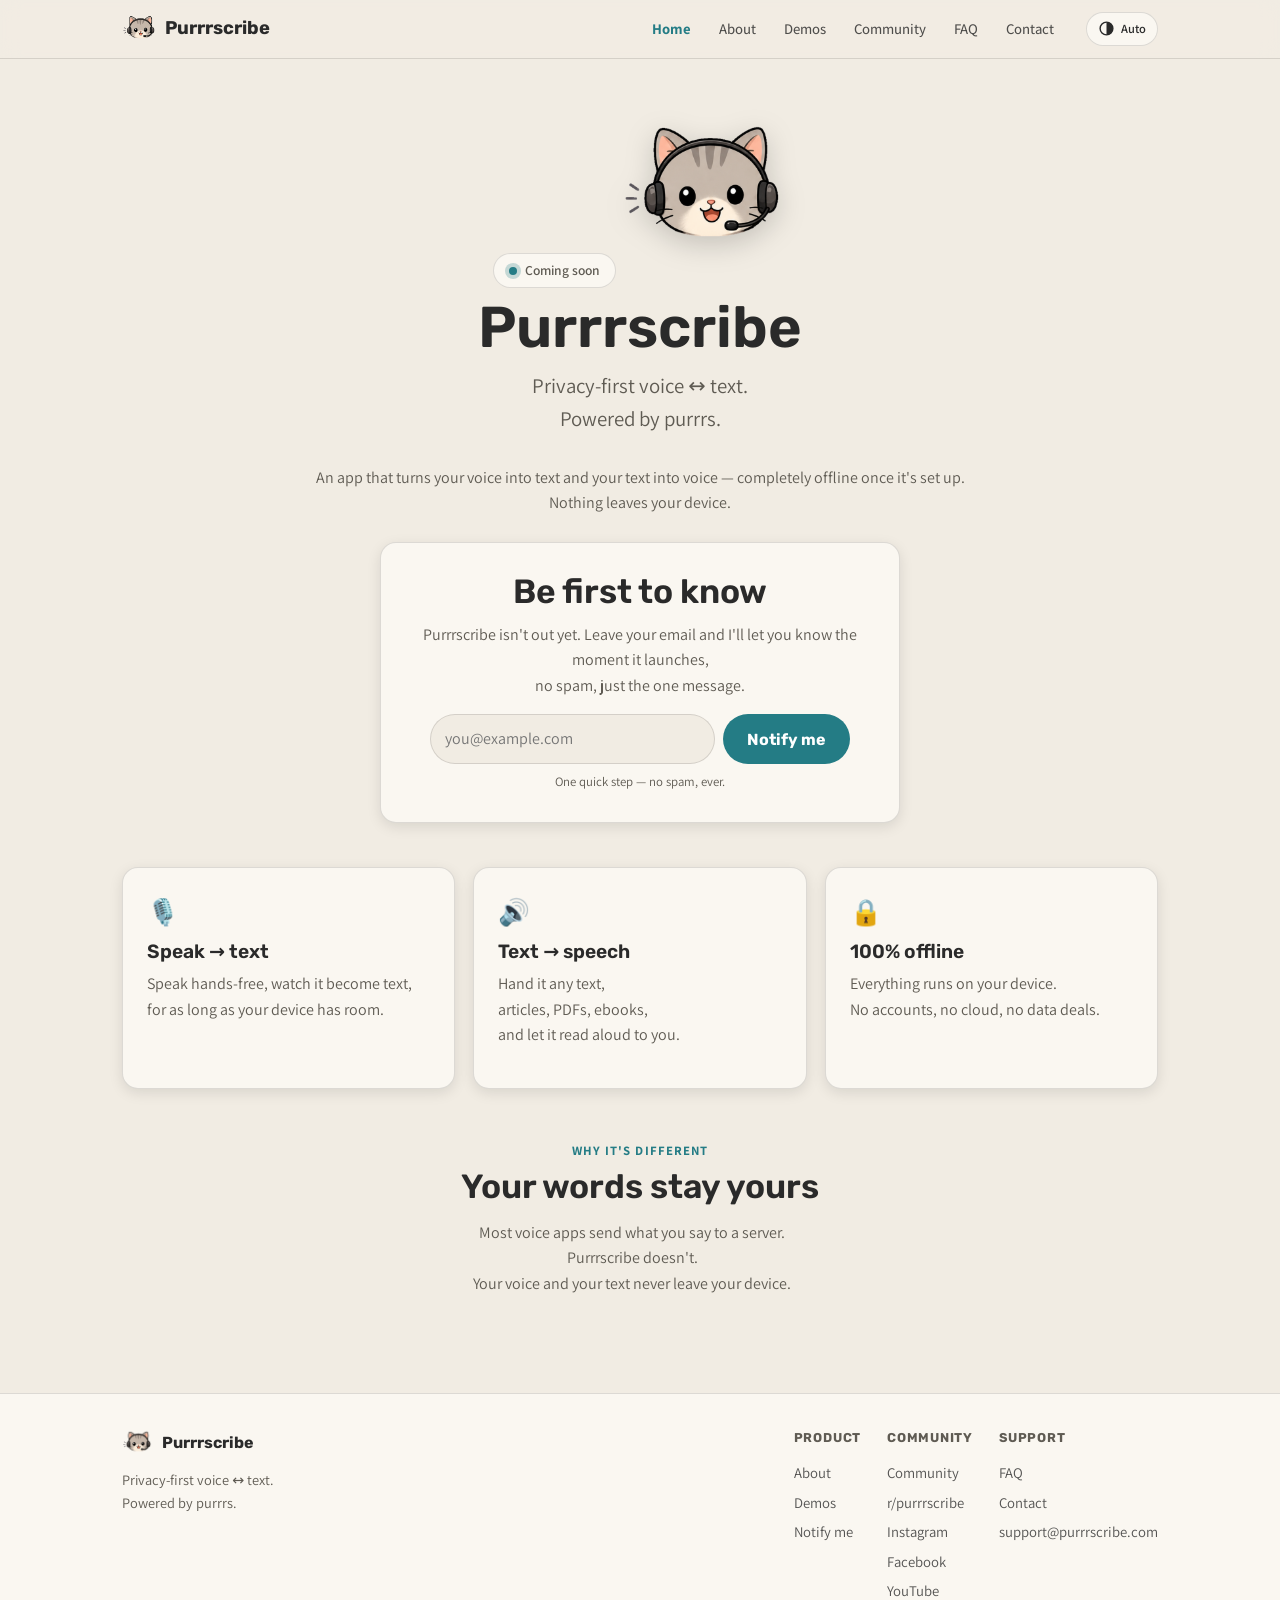
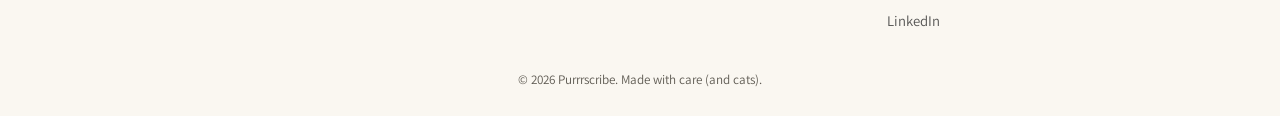
==== index.html @ b9f5358f "chore: sync from private source (automated)" ====
<!doctype html>
<html lang="en">
<head>
  <meta charset="utf-8">
  <meta name="viewport" content="width=device-width,initial-scale=1">
  <title>Purrrscribe — Privacy-first voice ↔ text</title>
  <meta name="description" content="Purrrscribe turns your voice into text and text into voice, fully offline. Coming soon.">
  <link rel="icon" href="/assets/icon.png">
  <link rel="preconnect" href="https://fonts.googleapis.com"><link rel="preconnect" href="https://fonts.gstatic.com" crossorigin>
  <link href="https://fonts.googleapis.com/css2?family=Rubik:wght@400;500;600;700&family=Assistant:wght@400;600;700&display=swap" rel="stylesheet">
  <link rel="stylesheet" href="/css/style.css">
</head>
<body>
  <header class="site-header" id="site-header"></header>
  <main id="main">
    <section class="hero container">
      <span class="badge"><span class="dot"></span><span data-i18n="home.badge">Coming soon</span></span>
      <div class="cat-wrap" style="margin-top:18px">
        <div class="purr" aria-hidden="true"><span></span><span></span><span></span></div>
        <img class="cat" src="/assets/icon.png" alt="Purrrscribe — a cat wearing a headset">
      </div>
      <h1 class="wordmark" data-i18n="home.title">Purrrscribe</h1>
      <p class="tagline" data-i18n-html="home.tagline">Privacy-first voice ↔ text.<br>Powered by purrrs.</p>
      <p class="muted" style="margin:0 auto 26px" data-i18n="home.lead">An app that turns your voice into text and your text into voice — completely offline once it's set up.</p>

      <div class="notify" id="notify">
        <h2 data-i18n="notify.title">Be first to know</h2>
        <p class="muted" data-i18n="notify.body">Purrrscribe isn't out yet. Leave your email and I'll let you know the moment it launches.</p>
        <form class="pform" data-purrr="notify" novalidate>
          <div class="notify-row">
            <input type="email" name="email" placeholder="you@example.com" data-i18n-attr="placeholder:notify.placeholder" aria-label="Email address" required>
            <button class="btn" type="submit" data-i18n="notify.button">Notify me</button>
          </div>
        </form>
        <p class="notify-hint muted" data-i18n="notify.hint">One quick step — no spam, ever.</p>
        <p class="form-ok" hidden data-i18n="notify.thanks">🐾 You're on the list! I'll email you the moment Purrrscribe launches.</p>
        <p class="form-err" hidden data-i18n="notify.err">Hmm, that didn't go through. Please try again, or email hello@purrrscribe.com.</p>
      </div>
    </section>

    <section class="container">
      <div class="grid three">
        <div class="card"><span class="emoji" aria-hidden="true">🎙️</span><h3 data-i18n="home.f1t">Speak → text</h3><p class="muted" data-i18n="home.f1b"></p></div>
        <div class="card"><span class="emoji" aria-hidden="true">🔊</span><h3 data-i18n="home.f2t">Text → speech</h3><p class="muted" data-i18n="home.f2b"></p></div>
        <div class="card"><span class="emoji" aria-hidden="true">🔒</span><h3 data-i18n="home.f3t">100% offline</h3><p class="muted" data-i18n="home.f3b"></p></div>
      </div>
    </section>

    <section class="container">
      <div class="section-head">
        <span class="eyebrow" data-i18n="home.privacyEyebrow">Why it's different</span>
        <h2 data-i18n="home.privacyTitle">Your words stay yours</h2>
        <p class="muted" data-i18n="home.privacyBody"></p>
      </div>
    </section>
  </main>
  <footer class="site-footer" id="site-footer"></footer>
  <script src="/js/site.js"></script>
</body>
</html>
---- css/style.css ----
/* ============================================================
   Purrrscribe — shared stylesheet
   Light = warm tan + teal · Dark = navy + coral
   Change a token here and it updates across the whole site.
   ============================================================ */

/* ---- Design tokens ---------------------------------------- */
:root{
  --bg:#f1ece3;
  --surface:#faf7f1;
  --surface-2:#efe9df;
  --ink:#2a2a2a;
  --muted:#5f5b53;
  --accent:#247c85;          /* teal-deep — light mode */
  --accent-strong:#1c626a;
  --accent-ink:#ffffff;      /* text on the accent */
  --line:rgba(0,0,0,.12);
  --shadow:0 6px 22px rgba(0,0,0,.12);
  --shadow-soft:0 4px 14px rgba(0,0,0,.10);
  --radius:16px;
  --radius-sm:10px;
  --maxw:1080px;
  --font-display:'Rubik',system-ui,-apple-system,Segoe UI,Arial,sans-serif;
  --font-body:'Assistant','Rubik',system-ui,-apple-system,Segoe UI,Arial,sans-serif;
}
[data-theme="dark"]{
  --bg:#191e2c;
  --surface:#202637;
  --surface-2:#252c40;
  --ink:#eceef6;
  --muted:#aab0c2;
  --accent:#f1b6b6;          /* soft red — dark mode */
  --accent-strong:#f5cccc;
  --accent-ink:#10131c;
  --line:rgba(255,255,255,.12);
  --shadow:0 10px 30px rgba(0,0,0,.5);
  --shadow-soft:0 6px 18px rgba(0,0,0,.4);
}

/* ---- Base ------------------------------------------------- */
*{box-sizing:border-box}
html{scroll-behavior:smooth}
body{
  margin:0;
  font-family:var(--font-body);
  background:var(--bg);
  color:var(--ink);
  line-height:1.6;
  -webkit-font-smoothing:antialiased;
  transition:background .35s ease,color .35s ease;
}
h1,h2,h3,.wordmark{font-family:var(--font-display);font-weight:600;line-height:1.15;margin:0 0 .4em}
h1{font-size:clamp(2.1rem,6vw,3.4rem)}
h2{font-size:clamp(1.5rem,3.5vw,2.1rem)}
p{margin:0 0 1em}
a{color:var(--accent);text-decoration:none}
a:hover{text-decoration:underline}
img{max-width:100%}
.container{max-width:var(--maxw);margin:0 auto;padding:0 22px}
.muted{color:var(--muted)}
section{padding:clamp(40px,7vw,80px) 0}

/* ---- Header ----------------------------------------------- */
.site-header{
  position:sticky;top:0;z-index:50;
  background:color-mix(in srgb,var(--bg) 86%,transparent);
  backdrop-filter:saturate(140%) blur(10px);
  border-bottom:1px solid var(--line);
}
.nav{display:flex;align-items:center;gap:14px;padding:10px 22px;max-width:var(--maxw);margin:0 auto}
.brand{display:flex;align-items:center;gap:9px;font-family:var(--font-display);font-weight:700;font-size:1.15rem;color:var(--ink)}
.brand:hover{text-decoration:none}
.brand img{width:34px;height:34px}
.nav-links{display:flex;gap:4px;margin-inline-start:auto;flex-wrap:wrap}
.nav-links a{
  color:var(--ink);padding:7px 12px;border-radius:999px;font-size:.92rem;font-weight:500;
  opacity:.82;transition:background .2s,opacity .2s;
}
.nav-links a:hover{opacity:1;background:var(--surface-2);text-decoration:none}
.nav-links a[aria-current="page"]{opacity:1;color:var(--accent);font-weight:700}
.nav-tools{display:flex;align-items:center;gap:8px;margin-inline-start:6px}

/* control buttons (theme + language) */
.iconbtn{
  display:inline-flex;align-items:center;gap:6px;
  background:var(--surface);border:1px solid var(--line);color:var(--ink);
  border-radius:999px;padding:6px 11px;font:inherit;font-size:.85rem;font-weight:600;
  cursor:pointer;transition:transform .12s,border-color .2s,background .2s;
}
.iconbtn:hover{border-color:var(--accent)}
.iconbtn:active{transform:scale(.94)}
.iconbtn svg{display:block}
.flag{width:20px;height:14px;border-radius:2px;box-shadow:0 0 0 1px var(--line);display:block}

/* language dropdown */
.lang{position:relative}
.lang-menu{
  position:absolute;inset-inline-end:0;top:calc(100% + 8px);
  background:var(--surface);border:1px solid var(--line);border-radius:var(--radius-sm);
  box-shadow:var(--shadow);min-width:170px;padding:6px;display:none;
}
.lang-menu.open{display:block}
.lang-menu button{
  display:flex;align-items:center;gap:10px;width:100%;text-align:start;
  background:none;border:0;color:var(--ink);font:inherit;font-size:.92rem;
  padding:8px 10px;border-radius:8px;cursor:pointer;
}
.lang-menu button:hover{background:var(--surface-2)}
.lang-menu button[aria-current="true"]{color:var(--accent);font-weight:700}

/* ---- Buttons / pills -------------------------------------- */
.btn{
  display:inline-flex;align-items:center;gap:9px;
  background:var(--accent);color:var(--accent-ink);
  padding:12px 24px;border-radius:999px;font-weight:700;font-family:var(--font-display);
  border:0;cursor:pointer;font-size:1rem;transition:transform .12s,filter .2s;
}
.btn:hover{filter:brightness(1.05);text-decoration:none}
.btn:active{transform:scale(.97)}
.btn.ghost{background:transparent;color:var(--accent);border:1.5px solid var(--accent)}
.badge{
  display:inline-flex;align-items:center;gap:8px;
  background:var(--surface);border:1px solid var(--line);color:var(--muted);
  padding:6px 15px;border-radius:999px;font-size:.85rem;font-weight:600;
}
.badge .dot{width:8px;height:8px;border-radius:50%;background:var(--accent);
  box-shadow:0 0 0 4px color-mix(in srgb,var(--accent) 25%,transparent)}

/* ---- Hero ------------------------------------------------- */
.hero{text-align:center;padding-top:clamp(34px,7vw,70px)}
.hero .cat-wrap{position:relative;display:inline-grid;place-items:center;margin-bottom:10px}
.hero .cat{width:clamp(120px,26vw,168px);height:auto;
  filter:drop-shadow(0 8px 14px rgba(0,0,0,.18));position:relative;z-index:2}
/* signature: the "purr" pulse behind the cat */
.purr{position:absolute;z-index:1;inset:0;display:grid;place-items:center;pointer-events:none}
.purr span{
  position:absolute;border:2px solid var(--accent);border-radius:50%;opacity:0;
  width:60%;height:60%;animation:purr 3.4s ease-out infinite;
}
.purr span:nth-child(2){animation-delay:1.1s}
.purr span:nth-child(3){animation-delay:2.2s}
@keyframes purr{0%{transform:scale(.55);opacity:.5}70%{opacity:.12}100%{transform:scale(1.5);opacity:0}}
.hero .wordmark{font-size:clamp(2.3rem,7vw,3.6rem);margin:.1em 0 .15em}
.hero .tagline{font-size:clamp(1.05rem,2.4vw,1.3rem);color:var(--muted);max-width:34ch;margin:0 auto 1.4em}
.hero-cta{display:flex;gap:12px;justify-content:center;flex-wrap:wrap;margin-bottom:18px}

/* ---- Cards / features ------------------------------------- */
.grid{display:grid;gap:18px}
.grid.two{grid-template-columns:repeat(2,1fr)}
.grid.three{grid-template-columns:repeat(3,1fr)}
.card{
  background:var(--surface);border:1px solid var(--line);border-radius:var(--radius);
  padding:24px;box-shadow:var(--shadow-soft);
}
.card h3{font-size:1.2rem}
.card .emoji{font-size:1.6rem;display:block;margin-bottom:8px}

/* section heading */
.eyebrow{display:inline-block;color:var(--accent);font-weight:700;font-size:.8rem;
  letter-spacing:.08em;text-transform:uppercase;margin-bottom:.5em}
.section-head{text-align:center;max-width:96ch;margin:0 auto clamp(24px,4vw,42px)}

/* ---- Coming-soon block ------------------------------------ */
.soon{
  text-align:center;background:var(--surface);border:1px dashed var(--line);
  border-radius:var(--radius);padding:36px 24px;max-width:560px;margin:0 auto;
}

/* ---- FAQ accordion ---------------------------------------- */
.faq{max-width:760px;margin:0 auto}
.faq details{
  background:var(--surface);border:1px solid var(--line);border-radius:var(--radius-sm);
  padding:4px 18px;margin-bottom:12px;
}
.faq summary{cursor:pointer;font-weight:700;font-family:var(--font-display);
  padding:14px 0;list-style:none;display:flex;justify-content:space-between;gap:12px;align-items:center}
.faq summary::-webkit-details-marker{display:none}
.faq summary::after{content:"+";color:var(--accent);font-size:1.4rem;font-weight:700;line-height:1}
.faq details[open] summary::after{content:"\2013"}
.faq details>*:not(summary){padding-bottom:14px;color:var(--muted)}

/* ---- Demo embed frame ------------------------------------- */
.embed{
  background:var(--surface);border:1px solid var(--line);border-radius:var(--radius);
  overflow:hidden;box-shadow:var(--shadow-soft);
}
.embed .embed-head{padding:14px 18px;border-bottom:1px solid var(--line);font-weight:700;font-family:var(--font-display)}
.embed iframe{width:100%;height:520px;border:0;display:block;background:var(--surface-2)}
.embed .placeholder{padding:48px 24px;text-align:center;color:var(--muted)}

/* ---- Giscus container ------------------------------------- */
.giscus-wrap{max-width:820px;margin:0 auto}

/* ---- Footer ----------------------------------------------- */
.site-footer{border-top:1px solid var(--line);background:var(--surface);margin-top:30px}
.footer-inner{display:flex;flex-wrap:wrap;gap:24px;justify-content:space-between;
  align-items:flex-start;padding:34px 22px;max-width:var(--maxw);margin:0 auto}
.footer-brand{display:flex;align-items:center;gap:10px;font-family:var(--font-display);font-weight:700}
.footer-brand img{width:30px;height:30px}
.footer-links{display:flex;gap:26px;flex-wrap:wrap}
.footer-col h4{font-family:var(--font-display);font-size:.8rem;text-transform:uppercase;
  letter-spacing:.06em;color:var(--muted);margin:0 0 10px}
.footer-col a{display:block;color:var(--ink);opacity:.8;padding:3px 0;font-size:.92rem}
.footer-col a:hover{opacity:1;color:var(--accent)}
.footer-bottom{text-align:center;color:var(--muted);font-size:.82rem;padding:0 22px 26px}

/* ---- Play badge ------------------------------------------- */
.play-badge{display:inline-flex;align-items:center;gap:10px;background:var(--ink);color:var(--bg);
  padding:10px 18px;border-radius:12px;font-weight:600}
.play-badge:hover{text-decoration:none;filter:brightness(1.08)}
.play-badge small{display:block;font-size:.62rem;opacity:.75;line-height:1}
.play-badge b{font-size:1rem;font-family:var(--font-display)}

/* ---- Responsive ------------------------------------------- */
@media(max-width:760px){
  .grid.two,.grid.three{grid-template-columns:1fr}
  .nav-links{display:none}                 /* simple mobile: hide text nav, keep tools */
  .nav-links.show{display:flex;position:absolute;top:100%;inset-inline:0;
    background:var(--surface);border-bottom:1px solid var(--line);flex-direction:column;padding:8px}
  .menu-toggle{display:inline-flex}
}
.menu-toggle{display:none}

/* ---- Accessibility ---------------------------------------- */
:focus-visible{outline:3px solid var(--accent);outline-offset:2px;border-radius:6px}
.skip{position:absolute;left:-999px;top:8px;background:var(--accent);color:var(--accent-ink);
  padding:8px 14px;border-radius:8px;z-index:100}
.skip:focus{left:8px}
@media(prefers-reduced-motion:reduce){
  *{animation:none!important;transition:none!important;scroll-behavior:auto}
}
[hidden]{display:none!important}

/* ---- Notify-me ------------------------------------------- */
.notify{max-width:520px;margin:0 auto;text-align:center;background:var(--surface);
  border:1px solid var(--line);border-radius:var(--radius);padding:30px 24px;box-shadow:var(--shadow-soft)}
.notify h2{margin:0 0 .3em}
.notify-row{display:flex;gap:8px;max-width:420px;margin:16px auto 8px}
.notify-row input{flex:1;min-width:0;padding:11px 14px;border-radius:999px;border:1px solid var(--line);
  background:var(--bg);color:var(--ink);font:inherit}
.notify-row input[aria-invalid="true"]{border-color:#d83b3b}
.notify-row .btn{white-space:nowrap}
.notify-hint{font-size:.8rem;margin:.4em 0 0}
.notify-thanks{margin:.8em 0 0;font-weight:700;color:var(--accent)}
@media(max-width:460px){.notify-row{flex-direction:column;border-radius:14px}.notify-row input,.notify-row .btn{width:100%}}

/* ---- Community boards + social --------------------------- */
.boards{display:grid;grid-template-columns:repeat(3,1fr);gap:16px}
@media(max-width:820px){.boards{grid-template-columns:repeat(2,1fr)}}
@media(max-width:520px){.boards{grid-template-columns:1fr}}
.board-card{display:flex;flex-direction:column;gap:8px;background:var(--surface);border:1px solid var(--line);
  border-radius:var(--radius);padding:22px;box-shadow:var(--shadow-soft);text-decoration:none;color:var(--ink);
  transition:transform .14s,border-color .2s}
.board-card:hover{transform:translateY(-3px);border-color:var(--accent);text-decoration:none}
.board-card .emoji{font-size:1.7rem}
.board-card h3{font-family:var(--font-display);margin:0}
.board-card p{color:var(--muted);margin:0;font-size:.92rem;flex:1}
.board-card .go{color:var(--accent);font-weight:700;font-size:.9rem;margin-top:4px}
.social-cards{display:grid;grid-template-columns:repeat(auto-fit,minmax(150px,1fr));gap:12px;max-width:760px;margin:0 auto}
.social-card{display:flex;align-items:center;gap:10px;background:var(--surface);border:1px solid var(--line);
  border-radius:var(--radius-sm);padding:14px 16px;text-decoration:none;color:var(--ink);font-weight:600;transition:border-color .2s}
.social-card:hover{border-color:var(--accent);text-decoration:none}
.social-card small{display:block;font-weight:400;color:var(--muted);font-size:.78rem}
.board-back{display:inline-block;margin-bottom:18px;color:var(--accent);font-weight:600}
.giscus{max-width:840px;margin:0 auto}

/* ---- Spacing fixes (more air between stacked sections) ---- */
main > section{padding-top:clamp(40px,6vw,72px);padding-bottom:clamp(40px,6vw,72px)}
.hero{padding-top:clamp(28px,5vw,56px);padding-bottom:0}
.hero .notify{margin-top:clamp(10px,2vw,22px)}

/* ---- Forms (contact + notify) ---------------------------- */
.pform{max-width:520px;margin:0 auto;text-align:start}
.field{display:flex;flex-direction:column;gap:5px;margin-bottom:14px}
.field label{font-weight:600;font-size:.9rem}
.field input,.field textarea{padding:11px 14px;border-radius:12px;border:1px solid var(--line);
  background:var(--bg);color:var(--ink);font:inherit;width:100%}
.field textarea{min-height:130px;resize:vertical}
.field input[aria-invalid="true"]{border-color:#d83b3b}
.pform > .btn{width:100%;justify-content:center;margin-top:4px}
.notify-row .btn{width:auto;flex:none}
.form-ok,.form-err{border-radius:12px;padding:16px 18px;margin-top:10px;max-width:520px;margin-left:auto;margin-right:auto;text-align:center;font-weight:600}
.form-ok{background:color-mix(in srgb,var(--accent) 16%,var(--surface));border:1px solid var(--accent);color:var(--ink)}
.form-err{background:color-mix(in srgb,#d83b3b 12%,var(--surface));border:1px solid #d83b3b;color:var(--ink)}
.copy-email{display:inline-block;margin-top:8px;font-family:ui-monospace,monospace;font-weight:700;color:var(--accent)}

/* ---- Spacing v4: half of v3, per Haddar ---- */
.hero{padding-bottom:20px !important}
.hero .notify{margin-top:24px}
main > section{padding-top:24px !important;padding-bottom:24px !important}
.hero.container{padding-top:30px !important}
.boards{margin-bottom:10px}
@media(max-width:600px){
  .hero{padding-bottom:16px !important}
  main > section{padding-top:20px !important;padding-bottom:20px !important}
}

/* ---- Native polls ---- */
.poll-card{max-width:640px;margin:0 auto 22px}
.poll-q{font-family:var(--font-display);font-weight:700;font-size:1.15rem;margin:0 0 14px}
.poll-opt{display:flex;align-items:center;gap:10px;width:100%;text-align:start;
  background:var(--bg);border:1.5px solid var(--line);color:var(--ink);
  border-radius:12px;padding:11px 14px;margin-bottom:9px;font:inherit;cursor:pointer;
  transition:border-color .15s,transform .1s}
.poll-opt:hover{border-color:var(--accent)}
.poll-opt:active{transform:scale(.985)}
.poll-bar{position:relative;border:1.5px solid var(--line);border-radius:12px;
  padding:10px 14px;margin-bottom:9px;overflow:hidden}
.poll-bar .fill{position:absolute;inset:0;background:color-mix(in srgb,var(--accent) 22%,transparent);
  border-radius:10px;transition:width .5s ease}
.poll-bar .row{position:relative;display:flex;justify-content:space-between;gap:10px;font-weight:600}
.poll-bar .pct{font-family:ui-monospace,monospace;color:var(--accent);font-weight:700}
.poll-bar.mine{border-color:var(--accent)}
.poll-total{color:var(--muted);font-size:.85rem;margin-top:6px}
.poll-note{text-align:center;color:var(--muted);font-size:.85rem}


/* ---- Poll multi-select picked state ---- */
.poll-opt.picked{border-color:var(--accent);background:color-mix(in srgb,var(--accent) 14%,var(--bg));font-weight:700}
.poll-opt.picked::after{content:"✓";margin-inline-start:auto;color:var(--accent);font-weight:800}

/* ---- Board card titles stay on one line ---- */
.board-card h3{white-space:nowrap;font-size:1.06rem}

/* ---- Page-title H1s stay on one line (scales down instead of wrapping) ---- */
.section-head h1{white-space:nowrap;font-size:clamp(1.4rem,6.5vw,2.5rem)}

/* ---- Deliberate typography: wide enough for full-sentence lines; even wraps on small screens ---- */
.section-head p{max-width:94ch}
/* auto text-wrap tuning removed — all breaks are deliberate <br> now */
.about-card em{white-space:nowrap}  /* "powered by purrrs" never splits mid-phrase */
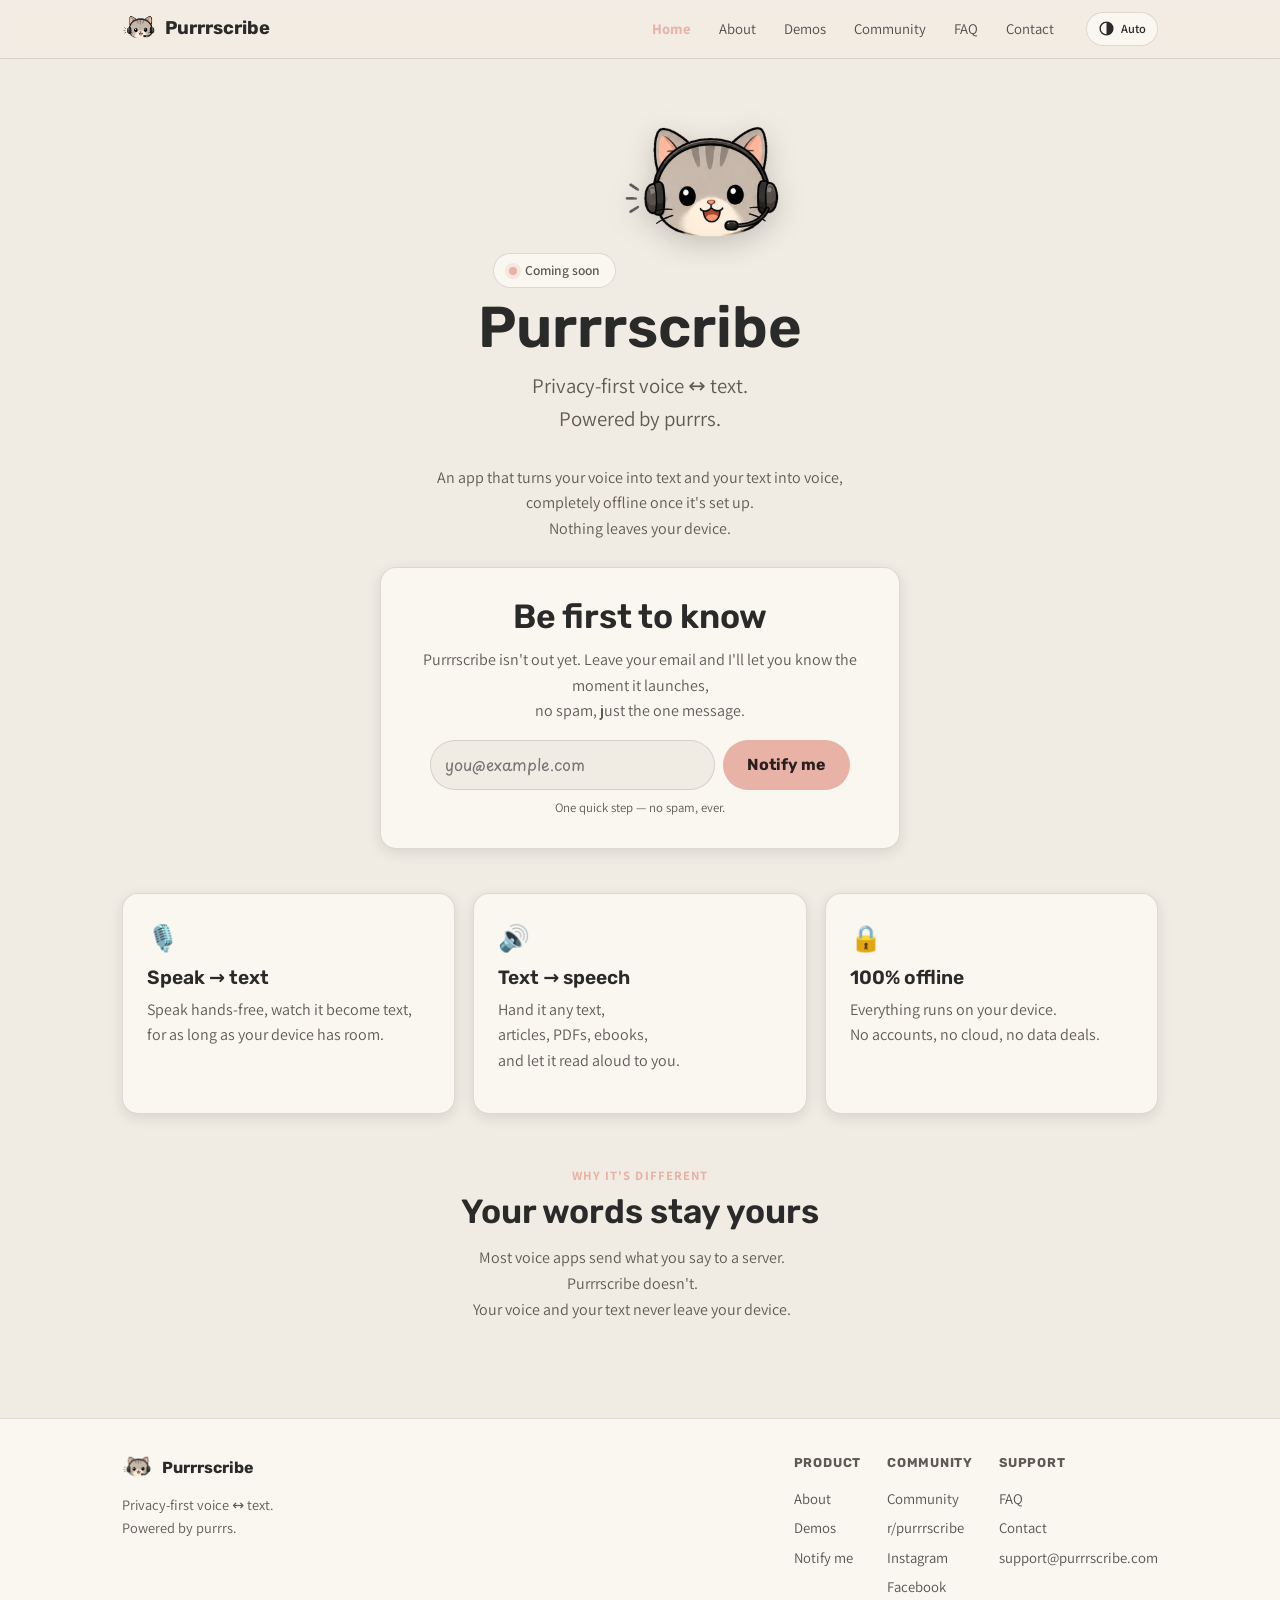
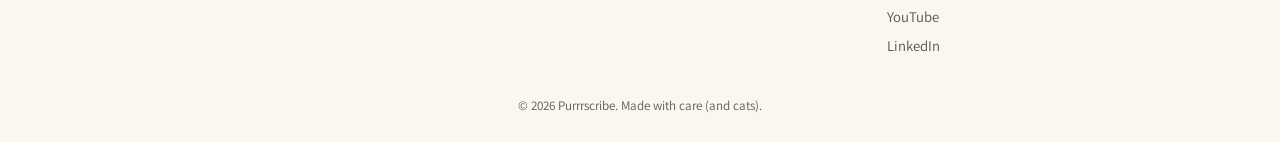
==== commit 82ffd6e9: "chore: sync from private source (automated)" ====
--- a/index.html
+++ b/index.html
@@ -6,8 +6,6 @@
   <title>Purrrscribe — Privacy-first voice ↔ text</title>
   <meta name="description" content="Purrrscribe turns your voice into text and text into voice, fully offline. Coming soon.">
   <link rel="icon" href="/assets/icon.png">
-  <link rel="preconnect" href="https://fonts.googleapis.com"><link rel="preconnect" href="https://fonts.gstatic.com" crossorigin>
-  <link href="https://fonts.googleapis.com/css2?family=Rubik:wght@400;500;600;700&family=Assistant:wght@400;600;700&display=swap" rel="stylesheet">
   <link rel="stylesheet" href="/css/style.css">
 </head>
 <body>
--- a/css/style.css
+++ b/css/style.css
@@ -1,3 +1,18 @@
+/* ---- Self-hosted fonts (no Google Fonts request) ---- */
+@font-face{font-family:'Rubik';font-weight:400;font-style:normal;font-display:swap;src:url('/fonts/Rubik-Regular.woff2') format('woff2')}
+@font-face{font-family:'Rubik';font-weight:500;font-style:normal;font-display:swap;src:url('/fonts/Rubik-Medium.woff2') format('woff2')}
+@font-face{font-family:'Rubik';font-weight:600;font-style:normal;font-display:swap;src:url('/fonts/Rubik-SemiBold.woff2') format('woff2')}
+@font-face{font-family:'Rubik';font-weight:700;font-style:normal;font-display:swap;src:url('/fonts/Rubik-Bold.woff2') format('woff2')}
+@font-face{font-family:'Assistant';font-weight:400;font-style:normal;font-display:swap;src:url('/fonts/Assistant-Regular.woff2') format('woff2')}
+@font-face{font-family:'Assistant';font-weight:600;font-style:normal;font-display:swap;src:url('/fonts/Assistant-SemiBold.woff2') format('woff2')}
+@font-face{font-family:'Assistant';font-weight:700;font-style:normal;font-display:swap;src:url('/fonts/Assistant-Bold.woff2') format('woff2')}
+@font-face{font-family:'Playpen Sans';font-weight:400;font-style:normal;font-display:swap;src:url('/fonts/PlaypenSans-Regular.woff2') format('woff2')}
+
+/* ---- CLS fix: reserve space for JS-injected header/footer ---- */
+#site-header{min-height:56px}
+#site-footer{min-height:200px}
+.giscus{min-height:300px}
+
 /* ============================================================
    Purrrscribe — shared stylesheet
    Light = warm tan + teal · Dark = navy + coral
@@ -11,9 +26,9 @@
   --surface-2:#efe9df;
   --ink:#2a2a2a;
   --muted:#5f5b53;
-  --accent:#247c85;          /* teal-deep — light mode */
-  --accent-strong:#1c626a;
-  --accent-ink:#ffffff;      /* text on the accent */
+  --accent:#e8b2a6;          /* warm coral — light mode */
+  --accent-strong:#d49a8e;
+  --accent-ink:#2a1f1f;      /* dark text on coral accent */
   --line:rgba(0,0,0,.12);
   --shadow:0 6px 22px rgba(0,0,0,.12);
   --shadow-soft:0 4px 14px rgba(0,0,0,.10);
@@ -30,7 +45,7 @@
   --ink:#eceef6;
   --muted:#aab0c2;
   --accent:#f1b6b6;          /* soft red — dark mode */
-  --accent-strong:#f5cccc;
+  --accent-strong:#d49a8e;
   --accent-ink:#10131c;
   --line:rgba(255,255,255,.12);
   --shadow:0 10px 30px rgba(0,0,0,.5);
@@ -212,14 +227,15 @@
 .play-badge b{font-size:1rem;font-family:var(--font-display)}
 
 /* ---- Responsive ------------------------------------------- */
+.menu-toggle{display:none}
 @media(max-width:760px){
   .grid.two,.grid.three{grid-template-columns:1fr}
   .nav-links{display:none}                 /* simple mobile: hide text nav, keep tools */
+  .menu-toggle{display:inline-flex;font-size:1.4rem;color:var(--ink);background:none;border:1px solid var(--line);border-radius:8px;padding:4px 10px;cursor:pointer}
   .nav-links.show{display:flex;position:absolute;top:100%;inset-inline:0;
     background:var(--surface);border-bottom:1px solid var(--line);flex-direction:column;padding:8px}
-  .menu-toggle{display:inline-flex}
-}
-.menu-toggle{display:none}
+  
+}
 
 /* ---- Accessibility ---------------------------------------- */
 :focus-visible{outline:3px solid var(--accent);outline-offset:2px;border-radius:6px}
@@ -329,3 +345,7 @@
 .section-head p{max-width:94ch}
 /* auto text-wrap tuning removed — all breaks are deliberate <br> now */
 .about-card em{white-space:nowrap}  /* "powered by purrrs" never splits mid-phrase */
+
+/* ---- Playpen Sans for typed/input areas ---- */
+input[type="text"],input[type="email"],textarea,.field input,.field textarea{
+  font-family:'Playpen Sans','Assistant',sans-serif}
